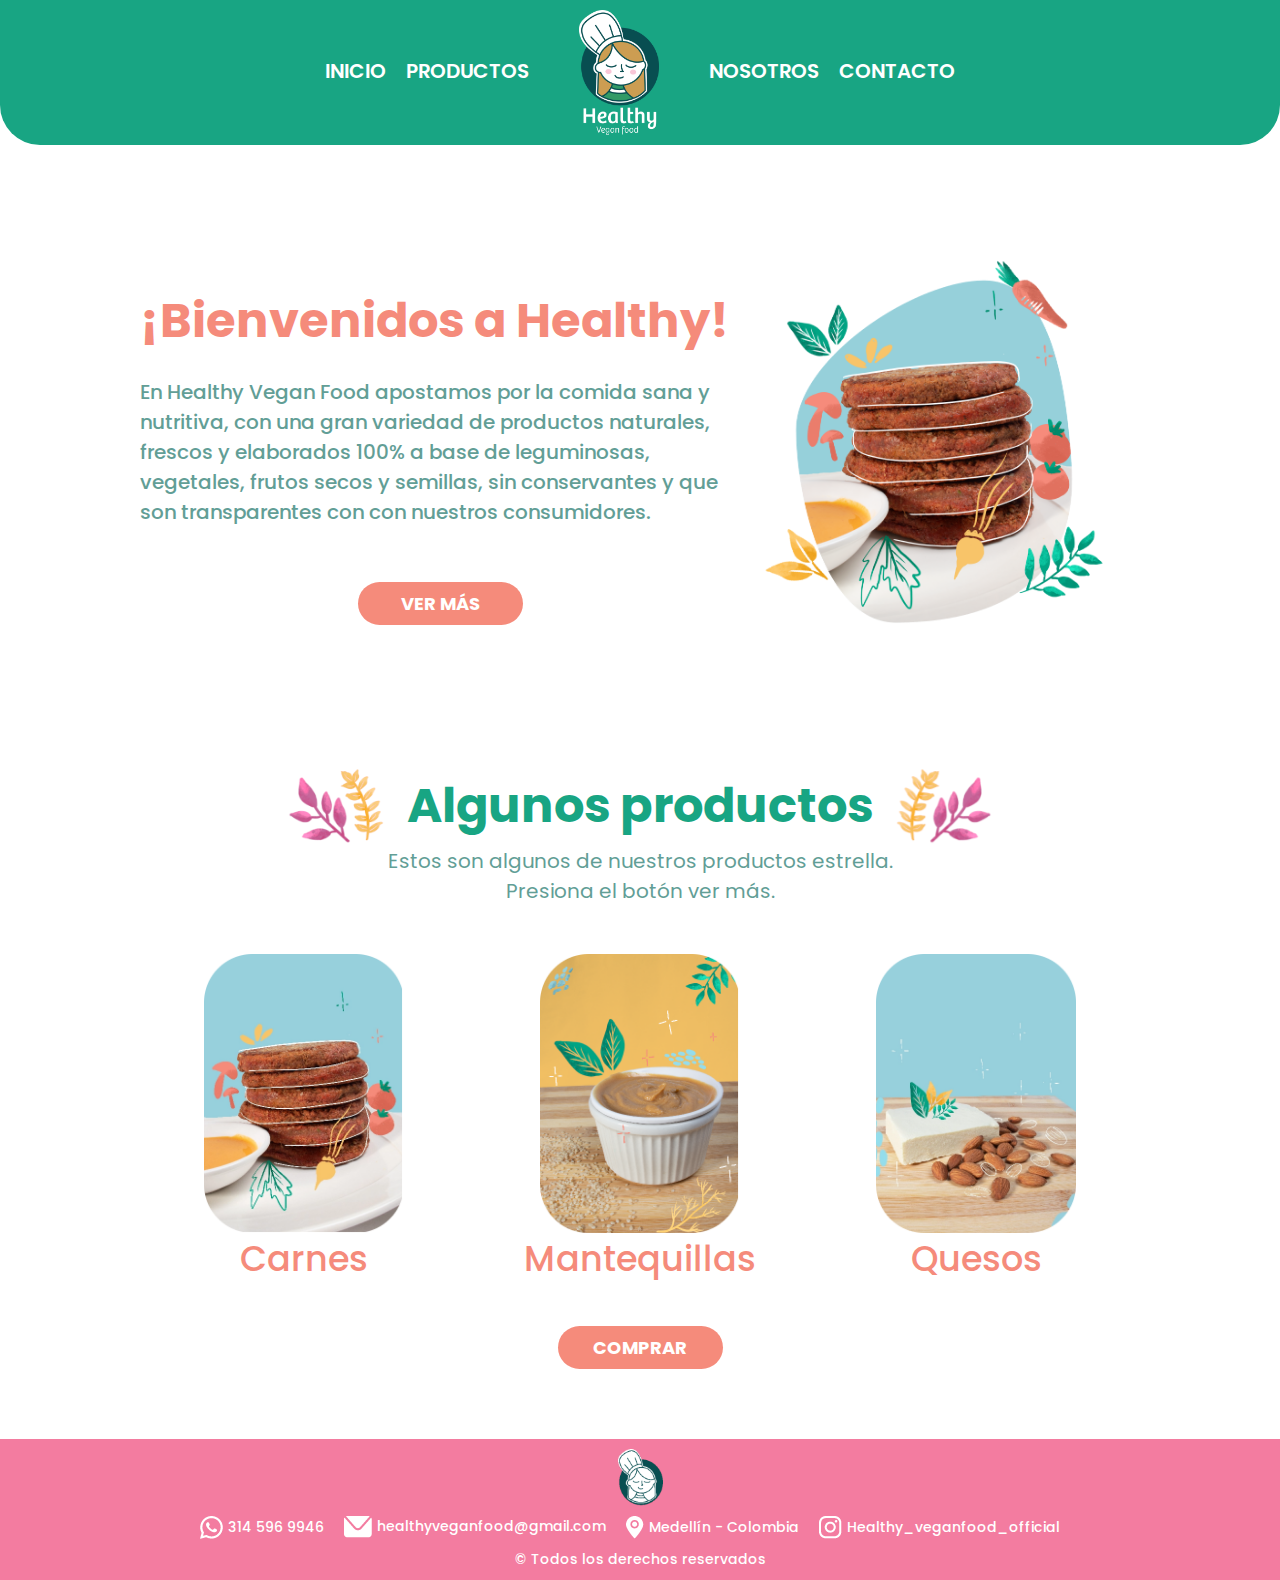
==== index.html @ 01bb4666 "feat: proyecto actualizado" ====
<!DOCTYPE html>
<html lang="es">
<head>
    <meta charset="UTF-8">
    <meta http-equiv="X-UA-Compatible" content="IE=edge">
    <meta name="viewport" content="width=device-width, initial-scale=1.0">
    <title>Inicio | Healthy Vegan Food</title>
    <meta name="description" content="Apostamos por la comida sana y nutritiva, con una gran variedad de productos naturales, vegetales, frutos secos y semillas, sin conservantes.">
    <link rel="stylesheet" href="css/index.css">
    <link rel="stylesheet" href="css/inicio.css">
    <link rel="shortcut icon" href="images/icons/logo_icono.ico" type="image/x-icon">
    <link rel="preconnect" href="https://fonts.googleapis.com">
    <link rel="preconnect" href="https://fonts.gstatic.com" crossorigin>
    <link href="https://fonts.googleapis.com/css2?family=Poppins:wght@400;500;600;700&display=swap" rel="stylesheet">
</head>
<body>
    <header>
        <nav class="nav_principal">
            <ul>
                <li><a href="#">Inicio</a></li>
                <li><a href="./pages/productos.html">Productos</a></li>
            </ul>
            <img class="logo" src="images/logo.png" alt="Logo Healthy" fetchPriority="low">
            <ul>
                <li><a href="./pages/nosotros.html">Nosotros</a></li>
                <li><a href="./pages/contacto.html">Contacto</a></li>
            </ul>
        </nav>
    </header>

    <main>
        <section class="bienvenida">
            <div>
                <h1>¡Bienvenidos a Healthy!</h1>
                <p>En Healthy Vegan Food apostamos por la comida sana y nutritiva, con una gran variedad de productos naturales, frescos y elaborados 100% a base de leguminosas, vegetales, frutos secos y semillas, sin conservantes y que son transparentes con con nuestros consumidores.</p>
                <div class="contenedor_boton">
                    <a class="boton" href="pages/nosotros.html">Ver más</a>
                </div>
            </div>
            <img src="images/foto_bienvenida.png" alt="Foto de bienvenida!" fetchPriority="high">
        </section>
        <section class="productos">
            <div class="titulo">
                <img src="images/hojas.png" alt="Hojas" fetchPriority="low">
                <h1>Algunos productos</h1>
                <img src="images/hojas.png" alt="Hojas" fetchPriority="low">
            </div>
            <div class="descripcion">
                <p>Estos son algunos de nuestros productos estrella.</p>
                <p>Presiona el botón ver más.</p>
            </div>
            <div class="lista">
                <div class="contenedor_producto">
                    <img src="images/carnes.png" alt="Carnes">
                    <h2>Carnes</h2>
                </div>
                <div class="contenedor_producto">
                    <img src="images/mantequillas.png" alt="Mantequillas">
                    <h2>Mantequillas</h2>
                </div>
                <div class="contenedor_producto">
                    <img src="images/quesos.png" alt="Quesos">
                    <h2>Quesos</h2>
                </div>
            </div>
            <div class="contenedor_boton">
                <a class="boton" href="pages/productos.html">Comprar</a>
            </div>
        </section>
    </main>

    <footer>
        <img src="images/icons/logo_icono.png" alt="Logo Healthy" fetchPriority="low">
        <ul>
            <li>
                <a href="https://bit.ly/healthyveganfoodwpp" target="_blank">
                    <img src="images/icons/whatsapp.png" alt="Icono whatsapp" fetchPriority="low">
                    <p>314 596 9946</p>
                </a>
            </li>
            <li>
                <a href="mailto:healthyveganfood@gmail.com" target="_blank">
                    <img src="images/icons/mail.png" alt="Icono mail" fetchPriority="low">
                    <p>healthyveganfood@gmail.com</p>
                </a>
            </li>
            <li>
                <a href="https://goo.gl/maps/QyyQxzVXsYD829Yz5" target="_blank">
                    <img src="images/icons/location.png" alt="Icono location" fetchPriority="low">
                    <p>Medellín - Colombia</p>
                </a>
            </li>
            <li>
                <a>
                    <img src="images/icons/instagram.png" alt="Icono instagram" fetchPriority="low">
                    <p>Healthy_veganfood_official</p>
                </a>
            </li>
        </ul>
        <p>&copy; Todos los derechos reservados</p>
    </footer>
</body>
</html>
---- css/index.css ----
:root {
    --blanco: #FFFFFF;
    --blancoHover: #EEEEEE;
    --naranja: #F58B7B;
    --naranjaHover: #E58273;
    --verde200: #629E96;
    --verde500: #18A583;
    --rosado: #F37CA0;
}
html {
    font-size: 62.5%;
    box-sizing: border-box;
    scroll-behavior: smooth;
}
*, *:before, *:after {
    margin: 0;
    padding: 0;
    box-sizing: inherit;
}
body {
    /* font-size: 1.6rem; 16px */
    line-height: 1.5;
    font-family: 'Poppins', sans-serif;
}
h1, h2, h3 {
    margin: 0 0 2rem 0;
    line-height: 1.5;
}
h1, h2 {
    font-weight: 700;
}
h1 {
    font-size: 4.8rem;
}
p {
    font-weight: 500;
}
ul {
    list-style: none;
    margin: 0;
    padding: 0;
}
a {
    text-decoration: none;
}
img {
    max-width: 100%;
}
.nav_principal {
    z-index: 2;
    display: flex;
    padding: 1rem 0;
    font-size: 2rem;
    font-weight: 600;
    position: relative;
    flex-direction: row;
    align-items: center;
    color: var(--blanco);
    justify-content: center;
    text-transform: uppercase;
    border-radius: 0 0 4rem 4rem;
    background-color: var(--verde500);
}
.nav_principal a {
    color: var(--blanco);
    transition: color .2s;
}
.nav_principal a::after {
    /* color: #a9e0d4; */
    content: '';
    display: block;
    width: 0;
    height: 2px;
    background: #9fcec4;
    transition: width .3s;
}
.nav_principal a:hover {
    color: var(--blancoHover);
}
.nav_principal a:hover::after {
    width: 100%;
}
.nav_principal > ul {
    display: inherit;
}
.nav_principal > ul > li:first-of-type {
    margin-right: 2rem;
}
.logo {
    width: 8rem;
    margin: 0 5rem;
}

.contenedor_boton {
    display: flex;
    justify-content: center;
}
.boton {
    display: block;
    width: 16.5rem;
    text-align: center;
    padding: .8rem 0;
    font-size: 1.8rem;
    border-radius: 3rem;
    color: var(--blanco);
    text-transform: uppercase;
    font-weight: 700;
    background-color: var(--naranja);
    transition: all .2s;
}
.boton:hover {
    background-color: var(--naranjaHover);
}

.text-bold {
    font-weight: 700;
}

footer {
    display: flex;
    padding: 1rem 14rem;
    color: var(--blanco);
    font-size: 1.4rem;
    align-items: center;
    margin-top: 7rem;
    flex-direction: column;
    justify-content: space-between;
    background-color: var(--rosado);
}
footer > img {
    width: 4.5rem;
    color: var(--blanco);
}
footer > ul {
    display: flex;
    flex-direction: row;
    margin: 1rem 0;
}
footer > ul > li > a {
    display: flex;
    align-items: center;
    justify-content: center;
    color: var(--blanco);
}
footer > ul > li img {
    margin-right: .5rem;
}
footer > ul > li p {
    margin-right: 2rem;
    transition: color .2s;
}
footer > ul > li p:hover {
    color: var(--blancoHover);
}
---- css/inicio.css ----
:root {
    --blanco: #FFFFFF;
    --naranja: #F58B7B;
    --verde200: #629E96;
    --verde500: #18A583;
    --rosado: #F37CA0;
}
main {
    padding: 0 14rem;
}
.bienvenida {
    display: flex;
    margin-top: 10rem;
    flex-direction: row;
    align-items: center;
}
.bienvenida > img {
    width: 40rem;
}
.bienvenida h1 {
    color: var(--naranja);
}
.bienvenida p {
    font-size: 2rem;
    color: var(--verde200);
    margin-bottom: 5.5rem;
}
.productos {
    display: flex;
    flex-direction: column;
    align-items: center;
    margin-top: 10rem;
}
.productos > .titulo {
    display: inherit;
    align-items: center;
    justify-content: center;
    flex-direction: row;
    color: var(--verde500);
}
.productos > .titulo > img {
    width: 10rem;
}
.productos > .titulo > img:first-of-type {
    margin-right: 2rem;
}
.productos > .titulo > img:last-of-type {
    margin-left: 2rem;
    transform: rotateY(180deg);
}
.productos > .titulo > h1 {
    margin: 0;
}
.productos > .descripcion {
    font-size: 2rem;
    text-align: center;
    margin-bottom: 4.8rem;
    color: var(--verde200);
}
.productos > .descripcion p {
    font-weight: 400;
}
.productos > .lista {
    display: flex;
    flex-direction: row;
    margin-bottom: 4rem;
}
.productos > .lista img {
    width: 20rem;
}
.productos > .lista > .contenedor_producto {
    display: inherit;
    flex-direction: column;
    align-items: center;
}
.productos > .lista > .contenedor_producto:nth-child(2) {
    margin: 0 12rem;
}
.productos > .lista > .contenedor_producto > h2 {
    color: var(--naranja);
    font-size: 3.5rem;
    font-weight: 500;
    margin: 0;
}
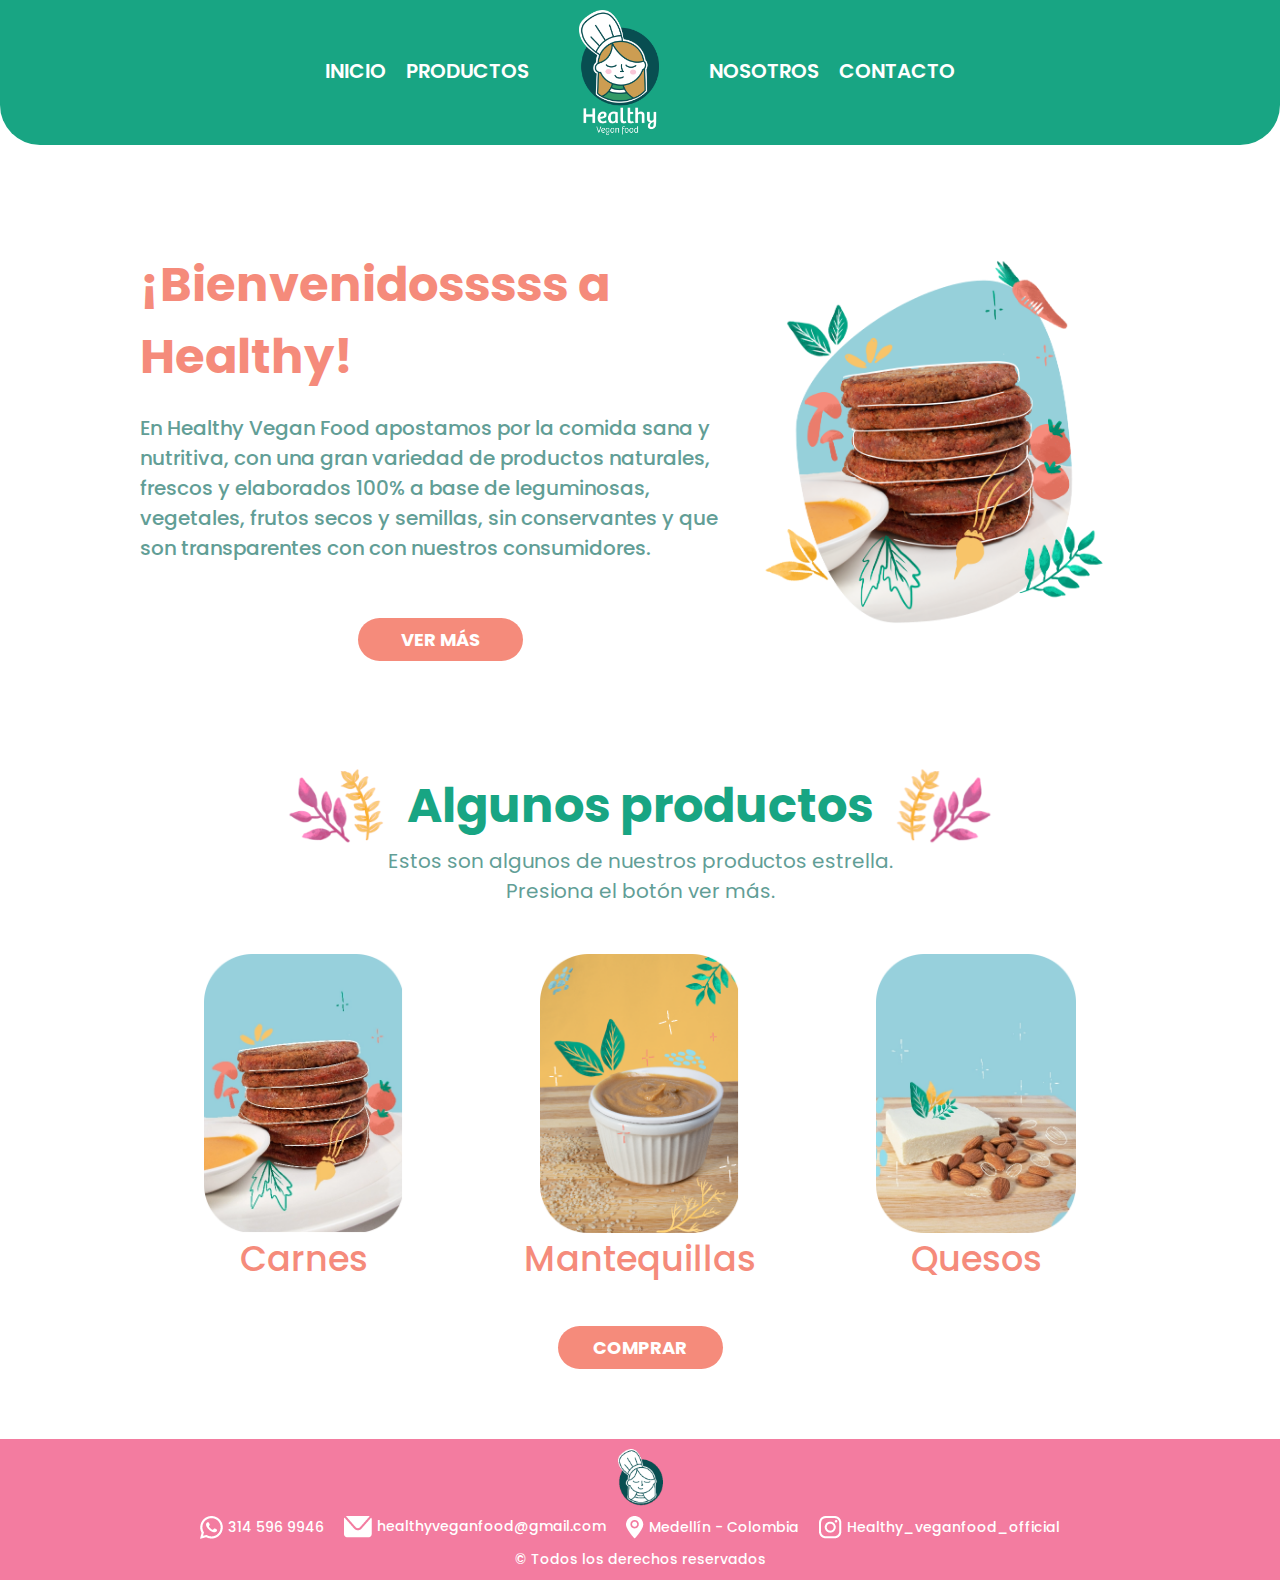
==== commit 97c43362: "feat: ci/cd" ====
--- a/index.html
+++ b/index.html
@@ -31,7 +31,7 @@
     <main>
         <section class="bienvenida">
             <div>
-                <h1>¡Bienvenidos a Healthy!</h1>
+                <h1>¡Bienvenidosssss a Healthy!</h1>
                 <p>En Healthy Vegan Food apostamos por la comida sana y nutritiva, con una gran variedad de productos naturales, frescos y elaborados 100% a base de leguminosas, vegetales, frutos secos y semillas, sin conservantes y que son transparentes con con nuestros consumidores.</p>
                 <div class="contenedor_boton">
                     <a class="boton" href="pages/nosotros.html">Ver más</a>
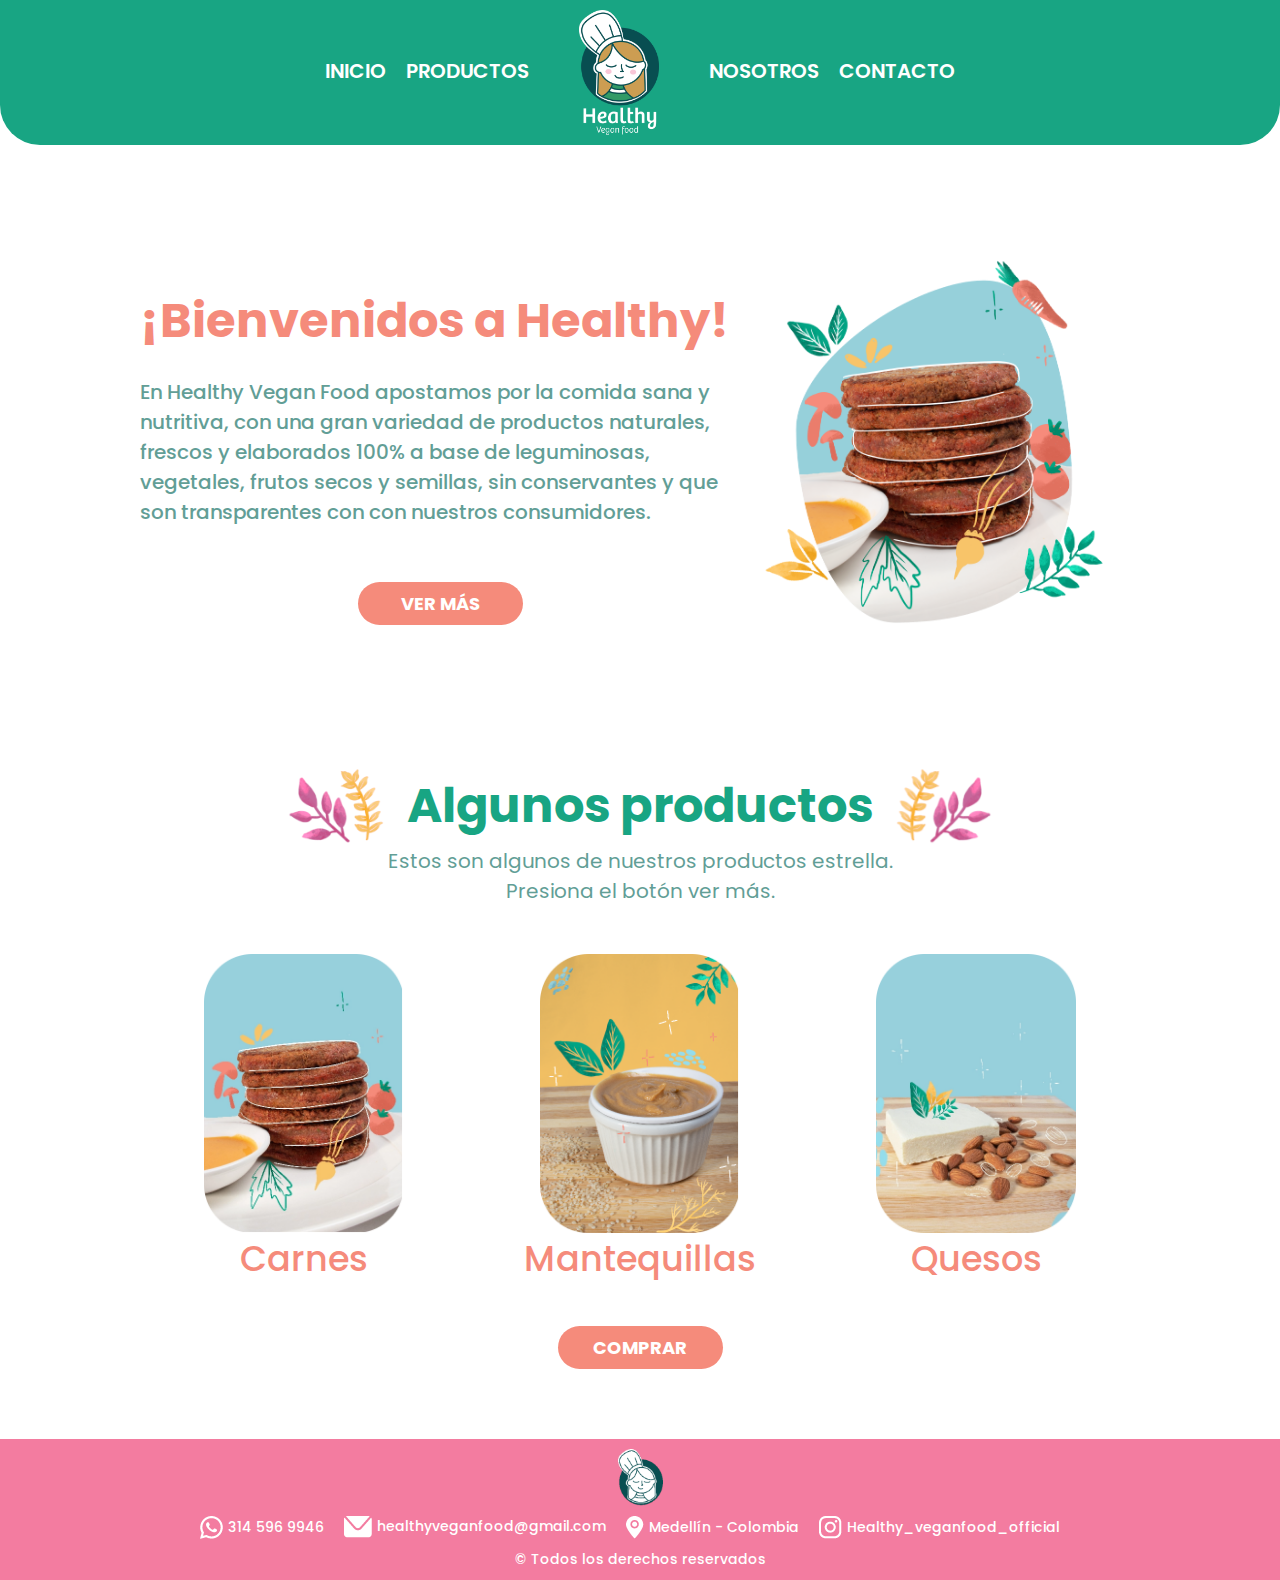
==== commit 650d1da6: "feat: pagina de contacto" ====
--- a/index.html
+++ b/index.html
@@ -31,7 +31,7 @@
     <main>
         <section class="bienvenida">
             <div>
-                <h1>¡Bienvenidosssss a Healthy!</h1>
+                <h1>¡Bienvenidos a Healthy!</h1>
                 <p>En Healthy Vegan Food apostamos por la comida sana y nutritiva, con una gran variedad de productos naturales, frescos y elaborados 100% a base de leguminosas, vegetales, frutos secos y semillas, sin conservantes y que son transparentes con con nuestros consumidores.</p>
                 <div class="contenedor_boton">
                     <a class="boton" href="pages/nosotros.html">Ver más</a>
